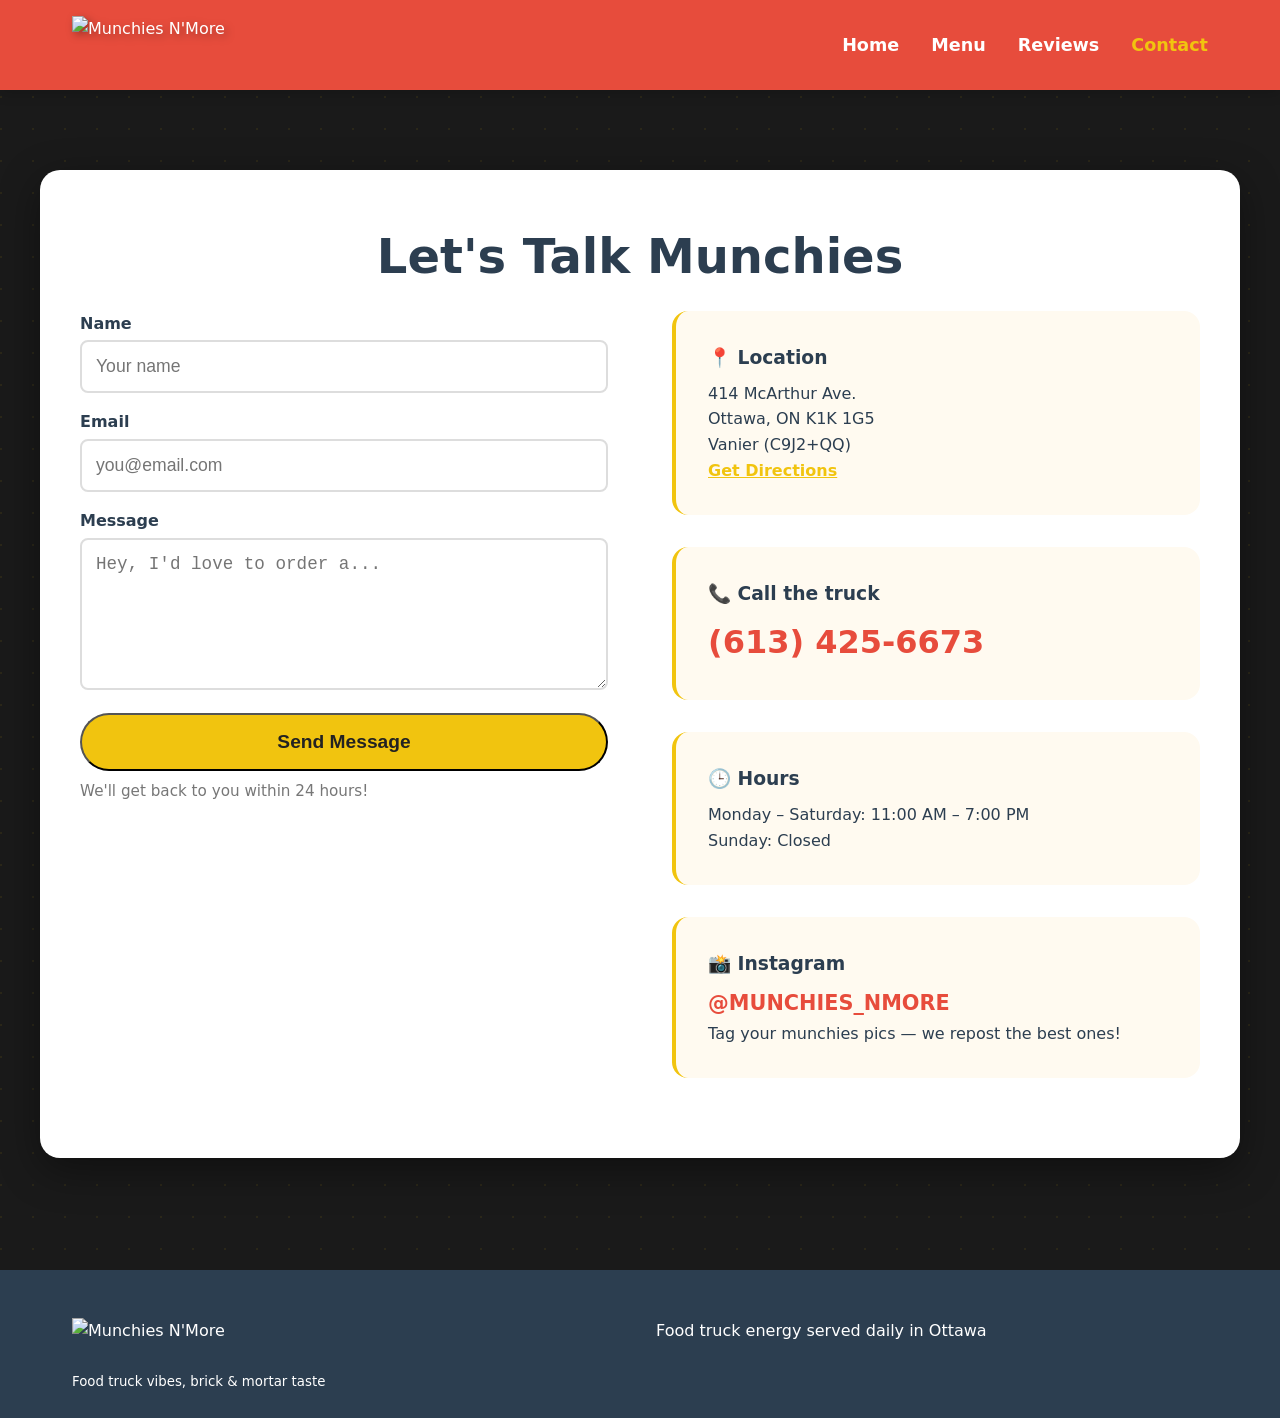
==== contact.html @ 979051f3 "Add files via upload" ====
<!DOCTYPE html>
<html lang="en">
<head>
    <meta charset="UTF-8">
    <meta name="viewport" content="width=device-width, initial-scale=1.0">
    <title>Contact | Munchies N'More</title>
    <link rel="stylesheet" href="style.css">
    <link rel="icon" href="logo.png">
</head>
<body>
    <!-- NAVBAR -->
    <nav class="navbar">
        <div class="nav-container">
            <div class="logo">
                <img src="logo.png" alt="Munchies N'More" class="logo-img">
            </div>
            <ul class="nav-links">
                <li><a href="index.html">Home</a></li>
                <li><a href="menu.html">Menu</a></li>
                <li><a href="reviews.html">Reviews</a></li>
                <li><a href="contact.html" class="active">Contact</a></li>
            </ul>
            <button class="hamburger" aria-label="Toggle menu">☰</button>
        </div>
    </nav>

    <main class="contact-page">
        <div class="container">
            <h1 class="page-title">Let's Talk Munchies</h1>
            
            <div class="contact-grid">
                <div class="contact-form">
                    <form action="#" method="POST">
                        <label>Name</label>
                        <input type="text" placeholder="Your name" required>
                        
                        <label>Email</label>
                        <input type="email" placeholder="you@email.com" required>
                        
                        <label>Message</label>
                        <textarea placeholder="Hey, I'd love to order a..." rows="6" required></textarea>
                        
                        <button type="submit" class="btn btn-primary full-width">Send Message</button>
                    </form>
                    <p class="form-note">We'll get back to you within 24 hours!</p>
                </div>
                
                <div class="contact-info">
                    <div class="info-block">
                        <h3>📍 Location</h3>
                        <p>414 McArthur Ave.<br>Ottawa, ON K1K 1G5<br>Vanier (C9J2+QQ)</p>
                        <a href="https://maps.google.com/?q=414+McArthur+Ave,+Ottawa,+ON+K1K+1G5" target="_blank" class="map-link">Get Directions</a>
                    </div>
                    
                    <div class="info-block">
                        <h3>📞 Call the truck</h3>
                        <a href="tel:6134256673" class="phone-big">(613) 425-6673</a>
                    </div>
                    
                    <div class="info-block">
                        <h3>🕒 Hours</h3>
                        <p>Monday – Saturday: 11:00 AM – 7:00 PM<br>Sunday: Closed</p>
                    </div>
                    
                    <div class="info-block">
                        <h3>📸 Instagram</h3>
                        <a href="https://instagram.com/munchies_nmore" target="_blank" class="ig-link">@MUNCHIES_NMORE</a>
                        <p>Tag your munchies pics — we repost the best ones!</p>
                    </div>
                </div>
            </div>
        </div>
    </main>

    <footer>
        <div class="container">
            <div class="footer-grid">
                <div class="footer-logo">
                    <img src="logo.png" alt="Munchies N'More" class="footer-logo-img">
                    <p><small>Food truck vibes, brick & mortar taste</small></p>
                </div>
                <div>Food truck energy served daily in Ottawa</div>
            </div>
        </div>
    </footer>

    <script>
        document.querySelector('.hamburger').addEventListener('click', () => {
            document.querySelector('.nav-links').classList.toggle('show');
        });
    </script>
</body>
</html>
---- style.css ----
/* style.css - Food Truck Theme (complete & error-free) */
:root {
    --primary: #e74c3c;
    --accent: #f1c40f;
    --dark: #2c3e50;
    --light: #f9f9f9;
}

* {
    margin: 0;
    padding: 0;
    box-sizing: border-box;
}

body {
    font-family: 'Segoe UI', system-ui, sans-serif;
    line-height: 1.6;
    color: var(--dark);
    /* === GLOBAL BACKGROUND === */
    background-color: #1a1a1a;
    background-image:
        radial-gradient(circle at 1px 1px, rgba(241,196,15,0.08) 1px, transparent 0);
    background-size: 32px 32px;
}

/* NAVBAR */
.navbar {
    background: var(--primary);
    color: white;
    position: sticky;
    top: 0;
    z-index: 100;
    box-shadow: 0 4px 12px rgba(0,0,0,0.15);
}

.nav-container {
    max-width: 1200px;
    margin: 0 auto;
    padding: 1rem 2rem;
    display: flex;
    align-items: center;
    justify-content: space-between;
}

.logo {
    display: flex;
    align-items: center;
}

.logo-img {
    height: 58px;
    width: auto;
    filter: drop-shadow(3px 3px 4px rgba(0,0,0,0.3));
    animation: chase 2.5s infinite ease-in-out;
}

.nav-links {
    display: flex;
    list-style: none;
    gap: 2rem;
}

.nav-links a {
    color: white;
    text-decoration: none;
    font-weight: 600;
    font-size: 1.1rem;
    transition: all 0.3s;
}

.nav-links a:hover,
.nav-links a.active {
    color: var(--accent);
    transform: scale(1.05);
}

.hamburger {
    display: none;
    background: none;
    border: none;
    font-size: 2rem;
    color: white;
    cursor: pointer;
}

/* HERO */
.hero {
    background: linear-gradient(rgba(0,0,0,0.65), rgba(0,0,0,0.65)), url('https://th.bing.com/th/id/OIP.db0YLpMoBGH693V7o-TaFAHaFj?w=243&h=182&c=7&r=0&o=5&dpr=1.1&pid=1.7') center/cover no-repeat;
    height: 85vh;
    min-height: 600px;
    display: flex;
    align-items: center;
    position: relative;
    overflow: hidden;
}

.hero-overlay {
    max-width: 1200px;
    margin: 0 auto;
    padding: 0 2rem;
    width: 100%;
}

.hero-content {
    max-width: 680px;
}

.badge {
    display: inline-block;
    background: var(--accent);
    color: #222;
    padding: 6px 16px;
    border-radius: 50px;
    font-weight: 700;
    font-size: 1.1rem;
    margin-bottom: 1rem;
}

.hero-title {
    font-size: 4.5rem;
    line-height: 1.1;
    color: white;
    font-weight: 900;
    text-shadow: 3px 3px 0 #000;
}

.hero-subtitle {
    font-size: 2rem;
    color: var(--accent);
    margin: 1rem 0;
    font-weight: 700;
}

.hero-tagline {
    font-size: 1.4rem;
    color: white;
    margin-bottom: 2rem;
}

.hero-buttons {
    display: flex;
    gap: 1rem;
    flex-wrap: wrap;
}

.btn {
    padding: 16px 32px;
    border-radius: 50px;
    text-decoration: none;
    font-weight: 700;
    font-size: 1.2rem;
    display: inline-block;
    transition: all 0.3s;
}

.btn-primary {
    background: var(--accent);
    color: #222;
}

.btn-primary:hover {
    transform: translateY(-4px);
    box-shadow: 0 10px 20px rgba(241, 196, 15, 0.4);
}

.btn-secondary {
    background: transparent;
    color: white;
    border: 3px solid white;
}

.btn-secondary:hover {
    background: white;
    color: var(--primary);
}

.trust-bar {
    margin-top: 3rem;
    display: flex;
    gap: 2rem;
    color: white;
    font-size: 1.1rem;
    flex-wrap: wrap;
}

/* Logo chase animation */
@keyframes chase {
    0%, 100% { transform: translateY(0) rotate(0deg); }
    25%  { transform: translateY(-4px) rotate(3deg); }
    50%  { transform: translateY(2px) rotate(-3deg); }
    75%  { transform: translateY(-3px) rotate(2deg); }
}

/* Sections */
.container {
    max-width: 1200px;
    margin: 0 auto;
    padding: 0 2rem;
}

.section-title {
    text-align: center;
    font-size: 2.8rem;
    margin: 3rem 0 2rem;
    color: var(--dark);
    position: relative;
}

.section-title:after {
    content: '';
    width: 80px;
    height: 4px;
    background: var(--primary);
    display: block;
    margin: 12px auto;
    border-radius: 2px;
}

/* About */
.about {
    padding: 4rem 0;
    background: white;
}

.about-grid {
    display: grid;
    grid-template-columns: 1fr 1fr;
    gap: 4rem;
    align-items: center;
}

.about-image .image-placeholder {
    background: linear-gradient(135deg, #e74c3c, #f1c40f);
    color: white;
    border-radius: 20px;
    padding: 3rem;
    text-align: center;
    font-size: 4rem;
    box-shadow: 10px 10px 0 #222;
}

/* Featured */
.featured {
    padding: 4rem 0;
    background: rgba(255,250,240,0.06);
}

.featured .section-title {
    color: #f1c40f;
}

.featured .section-title:after {
    background: var(--accent);
}

.featured-grid {
    display: grid;
    grid-template-columns: repeat(auto-fit, minmax(260px, 1fr));
    gap: 2rem;
}

.food-card {
    background: white;
    border-radius: 16px;
    overflow: hidden;
    box-shadow: 0 8px 25px rgba(0,0,0,0.25);
    text-align: center;
    transition: transform 0.3s;
}

.food-card:hover {
    transform: translateY(-8px);
}

.card-image {
    width: 100%;
    height: 180px;
    overflow: hidden;
    background: #fffaf0;
    display: flex;
    align-items: center;
    justify-content: center;
    font-size: 4.5rem;
}

.card-image img {
    width: 100%;
    height: 100%;
    object-fit: cover;
    display: block;
    transition: transform 0.3s ease;
}

.food-card:hover .card-image img {
    transform: scale(1.05);
}

.card-img-fallback {
    display: none;
    width: 100%;
    height: 100%;
    align-items: center;
    justify-content: center;
    font-size: 4rem;
    background: #fffaf0;
}

.food-card h3 {
    font-size: 1.5rem;
    margin: 0.75rem 0 8px;
    padding: 0 1rem;
}

.price {
    color: var(--primary);
    font-weight: 700;
    font-size: 1.3rem;
}

.combo {
    font-size: 0.95rem;
    color: #666;
}

.desc {
    padding: 0 1.5rem 1rem;
    color: #555;
}

.card-btn {
    display: block;
    padding: 12px;
    background: var(--primary);
    color: white;
    text-decoration: none;
    font-weight: 600;
    transition: background 0.2s;
}

.card-btn:hover {
    background: #c0392b;
}

/* Location teaser */
.location-teaser {
    padding: 3rem 0;
    background: var(--dark);
    color: white;
}

.location-grid {
    display: grid;
    grid-template-columns: repeat(auto-fit, minmax(280px, 1fr));
    gap: 2rem;
    text-align: center;
}

.map-link {
    color: var(--accent);
    text-decoration: underline;
    font-weight: 600;
}

/* =============================================
   PAGE WRAPPER — gives all inner pages a white
   "card" on top of the dark dotted background
   ============================================= */
.menu-page,
.reviews-page,
.contact-page {
    padding: 3rem 0 5rem;
}

.menu-page .container,
.reviews-page .container,
.contact-page .container {
    background: white;
    border-radius: 20px;
    padding: 3rem 2.5rem;
    margin-top: 2rem;
    margin-bottom: 2rem;
    box-shadow: 0 12px 40px rgba(0,0,0,0.4);
}

.page-title {
    text-align: center;
    font-size: 3rem;
    margin-bottom: 1rem;
    color: var(--dark);
}

.menu-note {
    text-align: center;
    background: #fffaf0;
    padding: 1rem;
    border-radius: 50px;
    margin-bottom: 2rem;
    font-weight: 600;
}

.menu-section {
    margin-bottom: 3rem;
}

.menu-section h2 {
    font-size: 2rem;
    border-bottom: 4px solid var(--primary);
    padding-bottom: 12px;
    margin-bottom: 1.5rem;
}

.menu-grid {
    display: grid;
    grid-template-columns: repeat(auto-fit, minmax(320px, 1fr));
    gap: 1rem;
}

.three-col {
    grid-template-columns: repeat(auto-fit, minmax(250px, 1fr));
}

.menu-item {
    background: var(--light);
    padding: 1rem 1.5rem;
    border-radius: 12px;
    display: flex;
    justify-content: space-between;
    align-items: center;
    box-shadow: 0 4px 12px rgba(0,0,0,0.08);
    font-size: 1.15rem;
}

.menu-row {
    display: flex;
    gap: 2rem;
    flex-wrap: wrap;
}

.menu-col {
    flex: 1;
    min-width: 280px;
}

/* Reviews */
.rating-header {
    text-align: center;
    margin-bottom: 3rem;
}

.rating-header h1 {
    font-size: 3.5rem;
    margin-bottom: .5rem;
}

.review-grid {
    display: grid;
    grid-template-columns: repeat(auto-fit, minmax(320px, 1fr));
    gap: 2rem;
}

.review-card {
    background: var(--light);
    padding: 2rem;
    border-radius: 16px;
    box-shadow: 0 8px 25px rgba(0,0,0,0.08);
    border-left: 4px solid var(--primary);
}

.stars {
    color: #f1c40f;
    font-size: 1.8rem;
    margin-bottom: 1rem;
}

.review-text {
    font-size: 1.2rem;
    margin-bottom: 1.5rem;
    font-style: italic;
}

.review-author {
    color: var(--primary);
    font-weight: 600;
}

.google-cta {
    text-align: center;
    margin-top: 3rem;
}

.google-cta p {
    font-size: 1.2rem;
    margin-bottom: 1rem;
    color: #555;
}

/* Contact */
.contact-grid {
    display: grid;
    grid-template-columns: 1fr 1fr;
    gap: 4rem;
}

.contact-form label {
    display: block;
    font-weight: 600;
    margin-bottom: 4px;
    color: var(--dark);
}

.contact-form input,
.contact-form textarea {
    width: 100%;
    padding: 14px;
    margin-bottom: 1rem;
    border: 2px solid #ddd;
    border-radius: 8px;
    font-size: 1.1rem;
    transition: border-color 0.2s;
}

.contact-form input:focus,
.contact-form textarea:focus {
    outline: none;
    border-color: var(--primary);
}

.full-width {
    width: 100%;
}

.form-note {
    margin-top: 0.5rem;
    color: #777;
    font-size: 0.95rem;
}

.contact-info .info-block {
    background: #fffaf0;
    padding: 2rem;
    border-radius: 16px;
    margin-bottom: 2rem;
    border-left: 4px solid var(--accent);
}

.contact-info .info-block h3 {
    margin-bottom: 0.5rem;
}

.phone-big {
    font-size: 2rem;
    font-weight: 800;
    color: var(--primary);
    text-decoration: none;
}

.ig-link {
    font-size: 1.3rem;
    font-weight: 700;
    color: var(--primary);
    text-decoration: none;
}

/* Footer */
footer {
    background: var(--dark);
    color: white;
    padding: 3rem 0 1.5rem;
}

.footer-grid {
    display: grid;
    grid-template-columns: repeat(auto-fit, minmax(250px, 1fr));
    gap: 2rem;
}

.footer-logo-img {
    height: 42px;
    width: auto;
    display: block;
    margin-bottom: 8px;
}

footer a {
    color: var(--accent);
    text-decoration: none;
}

footer a:hover {
    text-decoration: underline;
}

.phone {
    margin-top: 0.5rem;
}

.phone a {
    color: var(--accent);
    text-decoration: none;
    font-weight: 600;
}

/* Responsive */
@media (max-width: 768px) {
    .nav-links {
        position: absolute;
        top: 100%;
        left: 0;
        right: 0;
        background: var(--primary);
        flex-direction: column;
        padding: 1rem;
        display: none;
    }

    .nav-links.show {
        display: flex;
    }

    .hamburger {
        display: block;
    }

    .hero-title {
        font-size: 3rem;
    }

    .about-grid,
    .contact-grid {
        grid-template-columns: 1fr;
    }

    .featured-grid {
        grid-template-columns: 1fr 1fr;
    }

    .menu-row {
        flex-direction: column;
    }

    .menu-page .container,
    .reviews-page .container,
    .contact-page .container {
        padding: 2rem 1.25rem;
        border-radius: 12px;
    }
}

@media (max-width: 480px) {
    .featured-grid {
        grid-template-columns: 1fr;
    }

    .rating-header h1 {
        font-size: 2.2rem;
    }
}
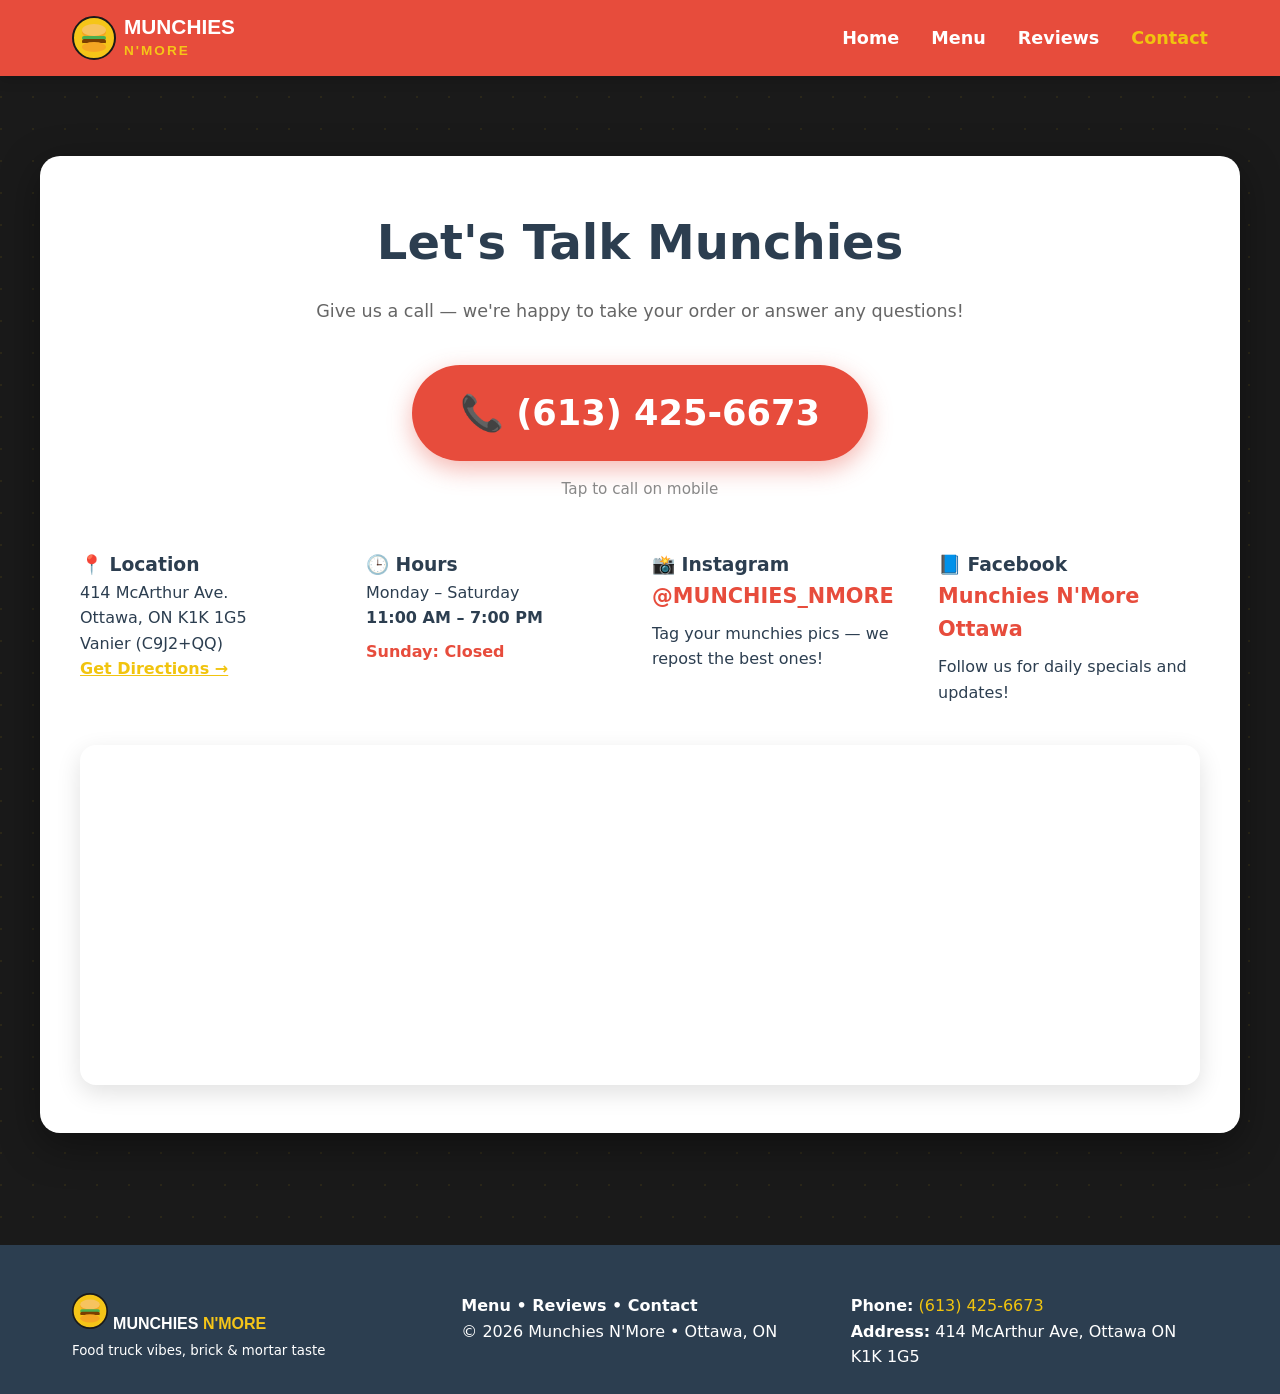
==== commit 038cb036: "Revamp contact.html with new layout and features Updated contact page layout and styles, added call " ====
--- a/contact.html
+++ b/contact.html
@@ -5,14 +5,32 @@
     <meta name="viewport" content="width=device-width, initial-scale=1.0">
     <title>Contact | Munchies N'More</title>
     <link rel="stylesheet" href="style.css">
-    <link rel="icon" href="logo.png">
+    <link rel="icon" href="logo.svg">
+    <style>
+        .contact-info-grid {
+            display: grid;
+            grid-template-columns: repeat(auto-fit, minmax(220px, 1fr));
+            gap: 1.5rem;
+            margin-top: 1rem;
+        }
+    </style>
 </head>
 <body>
-    <!-- NAVBAR -->
     <nav class="navbar">
         <div class="nav-container">
             <div class="logo">
-                <img src="logo.png" alt="Munchies N'More" class="logo-img">
+                <a href="index.html" style="text-decoration:none; display:flex; align-items:center; gap:0.5rem;">
+                <svg width="44" height="44" viewBox="0 0 44 44" xmlns="http://www.w3.org/2000/svg">
+                  <circle cx="22" cy="22" r="21" fill="#f5c518" stroke="#1a1a1a" stroke-width="2"/>
+                  <ellipse cx="22" cy="16" rx="12" ry="7" fill="#f5a623"/>
+                  <ellipse cx="22" cy="14" rx="12" ry="6" fill="#f7c35f"/>
+                  <rect x="10" y="20" width="24" height="4" rx="2" fill="#4caf50"/>
+                  <rect x="10" y="23" width="24" height="5" rx="2.5" fill="#7b3f00"/>
+                  <rect x="10" y="27" width="24" height="3" rx="1" fill="#f5c518"/>
+                  <ellipse cx="22" cy="31" rx="12" ry="5" fill="#f5a623"/>
+                </svg>
+                <span style="font-family: Arial Black, Arial, sans-serif; font-weight:900; font-size:1.3rem; color:white; line-height:1;">MUNCHIES<br><span style="color:#f5c518; font-size:0.85rem; letter-spacing:2px;">N'MORE</span></span>
+                </a>
             </div>
             <ul class="nav-links">
                 <li><a href="index.html">Home</a></li>
@@ -27,48 +45,69 @@
     <main class="contact-page">
         <div class="container">
             <h1 class="page-title">Let's Talk Munchies</h1>
-            
-            <div class="contact-grid">
-                <div class="contact-form">
-                    <form action="#" method="POST">
-                        <label>Name</label>
-                        <input type="text" placeholder="Your name" required>
-                        
-                        <label>Email</label>
-                        <input type="email" placeholder="you@email.com" required>
-                        
-                        <label>Message</label>
-                        <textarea placeholder="Hey, I'd love to order a..." rows="6" required></textarea>
-                        
-                        <button type="submit" class="btn btn-primary full-width">Send Message</button>
-                    </form>
-                    <p class="form-note">We'll get back to you within 24 hours!</p>
+            <p style="text-align:center; color:#666; margin-bottom:2.5rem; font-size:1.1rem;">Give us a call — we're happy to take your order or answer any questions!</p>
+
+            <!-- BIG CALL BUTTON -->
+            <div style="text-align:center; margin-bottom:3rem;">
+                <a href="tel:6134256673" style="
+                    display: inline-flex;
+                    align-items: center;
+                    gap: 0.75rem;
+                    background: var(--primary);
+                    color: white;
+                    text-decoration: none;
+                    font-size: 2.2rem;
+                    font-weight: 900;
+                    padding: 1.25rem 3rem;
+                    border-radius: 999px;
+                    box-shadow: 0 8px 25px rgba(231,76,60,0.4);
+                    transition: transform 0.2s, box-shadow 0.2s;
+                ">
+                    📞 (613) 425-6673
+                </a>
+                <p style="margin-top:1rem; color:#888; font-size:0.95rem;">Tap to call on mobile</p>
+            </div>
+
+            <!-- INFO GRID -->
+            <div class="contact-info-grid">
+                <div class="info-block">
+                    <h3>📍 Location</h3>
+                    <p>414 McArthur Ave.<br>Ottawa, ON K1K 1G5<br>Vanier (C9J2+QQ)</p>
+                    <a href="https://maps.google.com/?q=414+McArthur+Ave,+Ottawa,+ON+K1K+1G5" target="_blank" class="map-link">Get Directions →</a>
                 </div>
-                
-                <div class="contact-info">
-                    <div class="info-block">
-                        <h3>📍 Location</h3>
-                        <p>414 McArthur Ave.<br>Ottawa, ON K1K 1G5<br>Vanier (C9J2+QQ)</p>
-                        <a href="https://maps.google.com/?q=414+McArthur+Ave,+Ottawa,+ON+K1K+1G5" target="_blank" class="map-link">Get Directions</a>
-                    </div>
-                    
-                    <div class="info-block">
-                        <h3>📞 Call the truck</h3>
-                        <a href="tel:6134256673" class="phone-big">(613) 425-6673</a>
-                    </div>
-                    
-                    <div class="info-block">
-                        <h3>🕒 Hours</h3>
-                        <p>Monday – Saturday: 11:00 AM – 7:00 PM<br>Sunday: Closed</p>
-                    </div>
-                    
-                    <div class="info-block">
-                        <h3>📸 Instagram</h3>
-                        <a href="https://instagram.com/munchies_nmore" target="_blank" class="ig-link">@MUNCHIES_NMORE</a>
-                        <p>Tag your munchies pics — we repost the best ones!</p>
-                    </div>
+
+                <div class="info-block">
+                    <h3>🕒 Hours</h3>
+                    <p>Monday – Saturday<br><strong>11:00 AM – 7:00 PM</strong></p>
+                    <p style="margin-top:0.5rem; color:#e74c3c; font-weight:600;">Sunday: Closed</p>
+                </div>
+
+                <div class="info-block">
+                    <h3>📸 Instagram</h3>
+                    <a href="https://instagram.com/munchies_nmore" target="_blank" class="ig-link">@MUNCHIES_NMORE</a>
+                    <p style="margin-top:0.5rem;">Tag your munchies pics — we repost the best ones!</p>
+                </div>
+
+                <div class="info-block">
+                    <h3>📘 Facebook</h3>
+                    <a href="https://www.facebook.com/munchiesnmoreottawa/" target="_blank" class="ig-link">Munchies N'More Ottawa</a>
+                    <p style="margin-top:0.5rem;">Follow us for daily specials and updates!</p>
                 </div>
             </div>
+
+            <!-- GOOGLE MAP EMBED -->
+            <div style="margin-top:2.5rem; border-radius:16px; overflow:hidden; box-shadow:0 8px 25px rgba(0,0,0,0.12);">
+                <iframe
+                    src="https://www.google.com/maps/embed?pb=!1m18!1m12!1m3!1d2800.123!2d-75.6462!3d45.4355!2m3!1f0!2f0!3f0!3m2!1i1024!2i768!4f13.1!3m3!1m2!1s0x4cce04b3f4a0a1a1%3A0x0!2s414+McArthur+Ave%2C+Ottawa%2C+ON+K1K+1G5!5e0!3m2!1sen!2sca!4v1"
+                    width="100%"
+                    height="340"
+                    style="border:0; display:block;"
+                    allowfullscreen=""
+                    loading="lazy"
+                    referrerpolicy="no-referrer-when-downgrade">
+                </iframe>
+            </div>
+
         </div>
     </main>
 
@@ -76,10 +115,26 @@
         <div class="container">
             <div class="footer-grid">
                 <div class="footer-logo">
-                    <img src="logo.png" alt="Munchies N'More" class="footer-logo-img">
-                    <p><small>Food truck vibes, brick & mortar taste</small></p>
+                <svg width="36" height="36" viewBox="0 0 44 44" xmlns="http://www.w3.org/2000/svg">
+                  <circle cx="22" cy="22" r="21" fill="#f5c518" stroke="#1a1a1a" stroke-width="2"/>
+                  <ellipse cx="22" cy="16" rx="12" ry="7" fill="#f5a623"/>
+                  <ellipse cx="22" cy="14" rx="12" ry="6" fill="#f7c35f"/>
+                  <rect x="10" y="20" width="24" height="4" rx="2" fill="#4caf50"/>
+                  <rect x="10" y="23" width="24" height="5" rx="2.5" fill="#7b3f00"/>
+                  <rect x="10" y="27" width="24" height="3" rx="1" fill="#f5c518"/>
+                  <ellipse cx="22" cy="31" rx="12" ry="5" fill="#f5a623"/>
+                </svg>
+                <span style="font-family: Arial Black, Arial, sans-serif; font-weight:900; font-size:1rem; color:white;">MUNCHIES <span style="color:#f5c518;">N'MORE</span></span>
+                <p><small>Food truck vibes, brick &amp; mortar taste</small></p>
                 </div>
-                <div>Food truck energy served daily in Ottawa</div>
+                <div>
+                    <strong>Menu • Reviews • Contact</strong>
+                    <p>© 2026 Munchies N'More • Ottawa, ON</p>
+                </div>
+                <div>
+                    <p><strong>Phone:</strong> <a href="tel:6134256673">(613) 425-6673</a></p>
+                    <p><strong>Address:</strong> 414 McArthur Ave, Ottawa ON K1K 1G5</p>
+                </div>
             </div>
         </div>
     </footer>
@@ -90,4 +145,4 @@
         });
     </script>
 </body>
-</html>+</html>
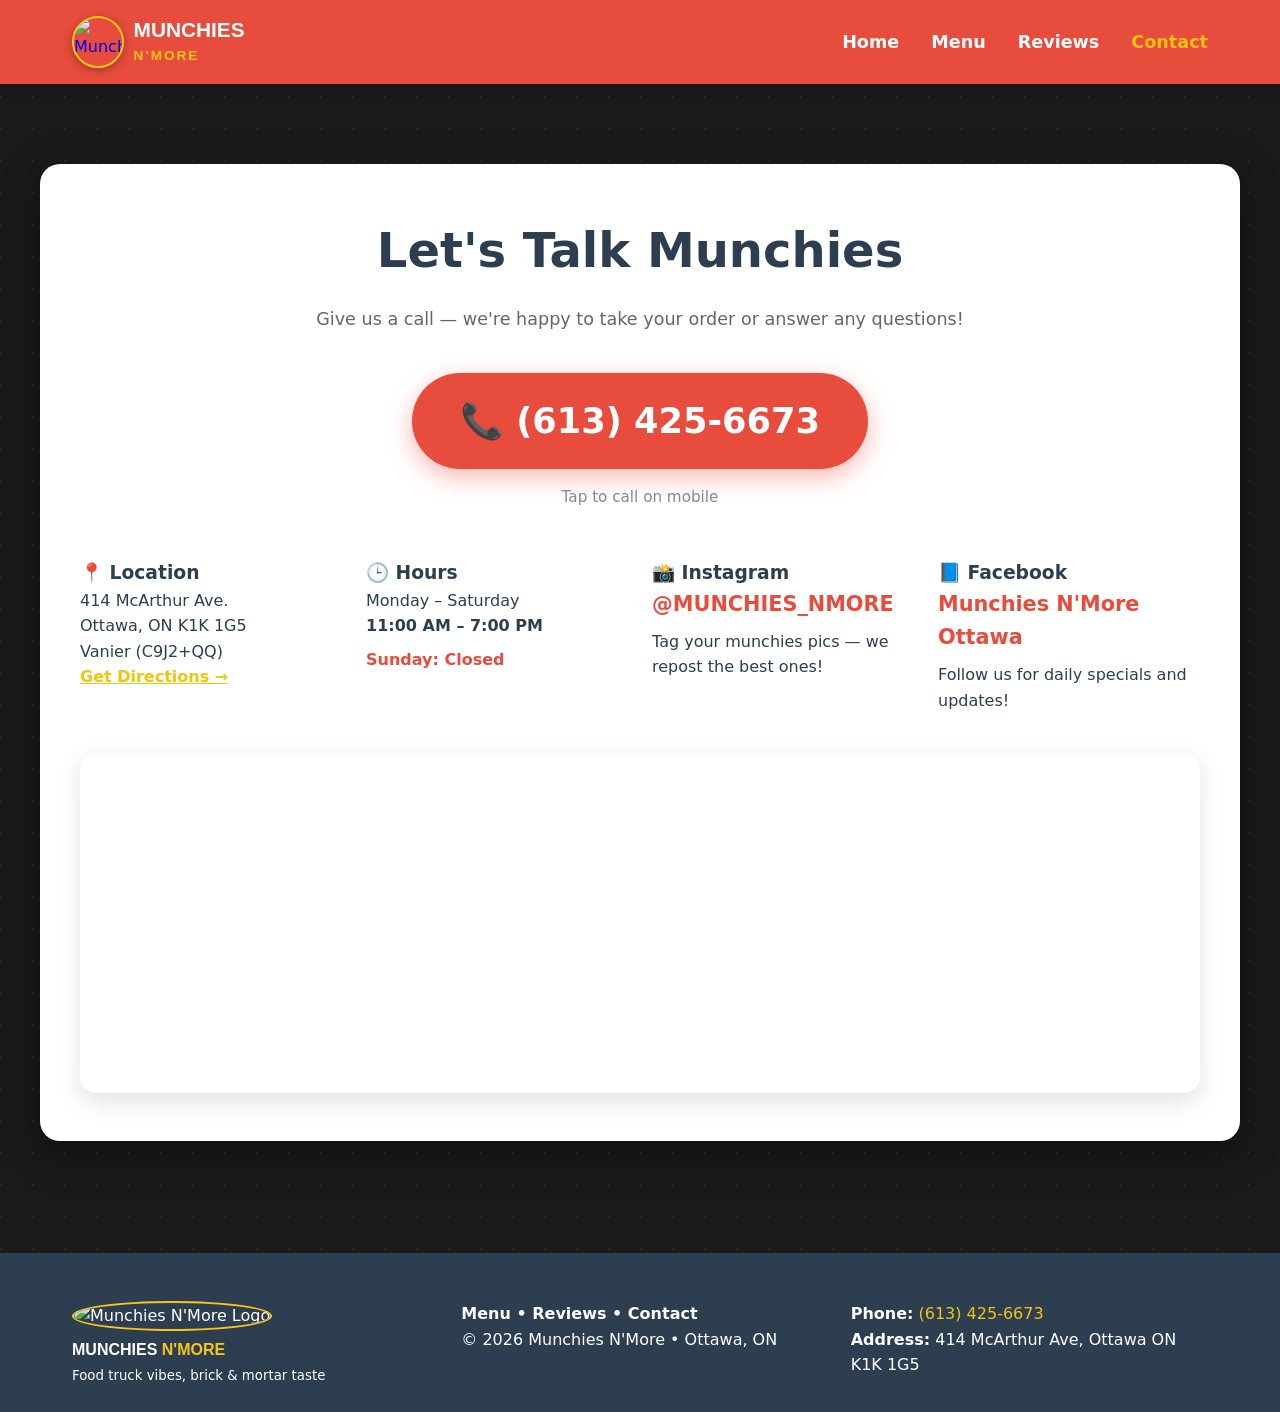
==== commit c0c2463b: "Update contact.html with logo and style changes" ====
--- a/contact.html
+++ b/contact.html
@@ -19,18 +19,10 @@
     <nav class="navbar">
         <div class="nav-container">
             <div class="logo">
-                <a href="index.html" style="text-decoration:none; display:flex; align-items:center; gap:0.5rem;">
-                <svg width="44" height="44" viewBox="0 0 44 44" xmlns="http://www.w3.org/2000/svg">
-                  <circle cx="22" cy="22" r="21" fill="#f5c518" stroke="#1a1a1a" stroke-width="2"/>
-                  <ellipse cx="22" cy="16" rx="12" ry="7" fill="#f5a623"/>
-                  <ellipse cx="22" cy="14" rx="12" ry="6" fill="#f7c35f"/>
-                  <rect x="10" y="20" width="24" height="4" rx="2" fill="#4caf50"/>
-                  <rect x="10" y="23" width="24" height="5" rx="2.5" fill="#7b3f00"/>
-                  <rect x="10" y="27" width="24" height="3" rx="1" fill="#f5c518"/>
-                  <ellipse cx="22" cy="31" rx="12" ry="5" fill="#f5a623"/>
-                </svg>
-                <span style="font-family: Arial Black, Arial, sans-serif; font-weight:900; font-size:1.3rem; color:white; line-height:1;">MUNCHIES<br><span style="color:#f5c518; font-size:0.85rem; letter-spacing:2px;">N'MORE</span></span>
-                </a>
+                <a href="index.html" style="text-decoration:none; display:flex; align-items:center; gap:0.6rem;">
+                <img src="https://scontent-yyz1-1.xx.fbcdn.net/v/t39.30808-6/224607607_108662754843283_6356012356001936074_n.jpg?_nc_cat=107&ccb=1-7&_nc_sid=1d70fc&_nc_ohc=utRl8--XpD4Q7kNvwF0H474&_nc_oc=Adrr51OPSTjb4a1eCCOS1hjnYd8Ft-JaPYgh7UfqGRvW7ALfFsPYzkct6wA8mWlSCJM&_nc_zt=23&_nc_ht=scontent-yyz1-1.xx&_nc_gid=I9XsU6w-t4xVCJtu1SG1Ow&_nc_ss=7b2a8&oh=00_Af27Eh2ZL6cRy-Em3QiBVd-zZ75hFidklIJXATUf0zsYkg&oe=69F93029" alt="Munchies N'More Logo" style="height:52px; width:52px; border-radius:50%; object-fit:cover; border:2px solid #f5c518; box-shadow:0 2px 8px rgba(0,0,0,0.3);">
+                <span style="font-family: Arial Black, Arial, sans-serif; font-weight:900; font-size:1.3rem; color:white; line-height:1.1;">MUNCHIES<br><span style="color:#f5c518; font-size:0.85rem; letter-spacing:2px;">N'MORE</span></span>
+            </a>
             </div>
             <ul class="nav-links">
                 <li><a href="index.html">Home</a></li>
@@ -115,18 +107,10 @@
         <div class="container">
             <div class="footer-grid">
                 <div class="footer-logo">
-                <svg width="36" height="36" viewBox="0 0 44 44" xmlns="http://www.w3.org/2000/svg">
-                  <circle cx="22" cy="22" r="21" fill="#f5c518" stroke="#1a1a1a" stroke-width="2"/>
-                  <ellipse cx="22" cy="16" rx="12" ry="7" fill="#f5a623"/>
-                  <ellipse cx="22" cy="14" rx="12" ry="6" fill="#f7c35f"/>
-                  <rect x="10" y="20" width="24" height="4" rx="2" fill="#4caf50"/>
-                  <rect x="10" y="23" width="24" height="5" rx="2.5" fill="#7b3f00"/>
-                  <rect x="10" y="27" width="24" height="3" rx="1" fill="#f5c518"/>
-                  <ellipse cx="22" cy="31" rx="12" ry="5" fill="#f5a623"/>
-                </svg>
-                <span style="font-family: Arial Black, Arial, sans-serif; font-weight:900; font-size:1rem; color:white;">MUNCHIES <span style="color:#f5c518;">N'MORE</span></span>
+                <img src="https://scontent-yyz1-1.xx.fbcdn.net/v/t39.30808-6/224607607_108662754843283_6356012356001936074_n.jpg?_nc_cat=107&ccb=1-7&_nc_sid=1d70fc&_nc_ohc=utRl8--XpD4Q7kNvwF0H474&_nc_oc=Adrr51OPSTjb4a1eCCOS1hjnYd8Ft-JaPYgh7UfqGRvW7ALfFsPYzkct6wA8mWlSCJM&_nc_zt=23&_nc_ht=scontent-yyz1-1.xx&_nc_gid=I9XsU6w-t4xVCJtu1SG1Ow&_nc_ss=7b2a8&oh=00_Af27Eh2ZL6cRy-Em3QiBVd-zZ75hFidklIJXATUf0zsYkg&oe=69F93029" alt="Munchies N'More Logo" style="height:48px; width:48px; border-radius:50%; object-fit:cover; border:2px solid #f5c518; margin-bottom:6px;">
+                <span style="font-family: Arial Black, Arial, sans-serif; font-weight:900; font-size:1rem; color:white; display:block;">MUNCHIES <span style="color:#f5c518;">N'MORE</span></span>
                 <p><small>Food truck vibes, brick &amp; mortar taste</small></p>
-                </div>
+            </div>
                 <div>
                     <strong>Menu • Reviews • Contact</strong>
                     <p>© 2026 Munchies N'More • Ottawa, ON</p>
--- a/style.css
+++ b/style.css
@@ -48,10 +48,14 @@
 }
 
 .logo-img {
-    height: 58px;
+    height: 52px;
     width: auto;
-    filter: drop-shadow(3px 3px 4px rgba(0,0,0,0.3));
     animation: chase 2.5s infinite ease-in-out;
+}
+
+.footer-logo-img {
+    height: 48px;
+    width: auto;
 }
 
 .nav-links {
@@ -85,7 +89,8 @@
 
 /* HERO */
 .hero {
-    background: linear-gradient(rgba(0,0,0,0.65), rgba(0,0,0,0.65)), url('https://th.bing.com/th/id/OIP.db0YLpMoBGH693V7o-TaFAHaFj?w=243&h=182&c=7&r=0&o=5&dpr=1.1&pid=1.7') center/cover no-repeat;
+    background: linear-gradient(rgba(0,0,0,0.55), rgba(0,0,0,0.55)), url('https://scontent-yyz1-1.xx.fbcdn.net/v/t39.30808-6/224607607_108662754843283_6356012356001936074_n.jpg?_nc_cat=107&ccb=1-7&_nc_sid=1d70fc&_nc_ohc=Hily1A-DY00Q7kNvwGX9gMa&_nc_oc=Ado31XWeKQ5xQrmm469w1oWZVnrcQ9wt78j0Na_Q7cXQ7OEkXeenjGp-ZRlIbgMROV0&_nc_zt=23&_nc_ht=scontent-yyz1-1.xx&_nc_gid=3mA0Yol5MWk182fHnAKb9Q&_nc_ss=7b2a8&oh=00_Af0ovRWcn3cXExfHH-5WP58B2vM67mn-AFnBbSB4fbTnnA&oe=69F84F29') center top/contain no-repeat;
+    background-color: #1a1a1a;
     height: 85vh;
     min-height: 600px;
     display: flex;
@@ -654,4 +659,142 @@
     .rating-header h1 {
         font-size: 2.2rem;
     }
-}+}
+/* =============================================
+   COMPREHENSIVE MOBILE & TABLET RESPONSIVE
+   ============================================= */
+
+/* TABLET (768px and below) */
+@media (max-width: 768px) {
+
+    /* Navbar */
+    .nav-container {
+        padding: 0.75rem 1rem;
+    }
+
+    .nav-links {
+        position: absolute;
+        top: 100%;
+        left: 0;
+        right: 0;
+        background: var(--primary);
+        flex-direction: column;
+        padding: 0.5rem 1rem 1rem;
+        display: none;
+        gap: 0;
+        z-index: 999;
+        box-shadow: 0 8px 20px rgba(0,0,0,0.3);
+    }
+
+    .nav-links li { border-bottom: 1px solid rgba(255,255,255,0.15); }
+    .nav-links li:last-child { border-bottom: none; }
+    .nav-links a { display: block; padding: 0.75rem 0; font-size: 1.1rem; }
+    .nav-links.show { display: flex; }
+    .hamburger { display: block; }
+
+    /* Hero */
+    .hero { height: auto; min-height: 520px; padding: 6rem 0 4rem; }
+    .hero-overlay { padding: 0 1.25rem; }
+    .hero-title { font-size: 2.8rem; }
+    .hero-subtitle { font-size: 1.4rem; }
+    .hero-tagline { font-size: 1.1rem; }
+    .hero-buttons { flex-direction: column; gap: 0.75rem; }
+    .hero-buttons .btn { text-align: center; width: 100%; max-width: 320px; }
+    .trust-bar { flex-direction: column; gap: 0.5rem; font-size: 0.95rem; }
+    .badge { font-size: 0.95rem; }
+
+    /* About */
+    .about-grid { grid-template-columns: 1fr; gap: 2rem; }
+    .about-image { display: none; }
+
+    /* Featured cards */
+    .featured-grid { grid-template-columns: 1fr 1fr; gap: 1rem; }
+    .food-card h3 { font-size: 1.1rem; }
+    .price { font-size: 1.1rem; }
+
+    /* Location teaser */
+    .location-grid { grid-template-columns: 1fr; gap: 1.5rem; text-align: left; }
+
+    /* Section titles */
+    .section-title { font-size: 2rem; margin: 2rem 0 1.5rem; }
+
+    /* Inner page containers */
+    .menu-page .container,
+    .reviews-page .container,
+    .contact-page .container {
+        padding: 1.75rem 1.25rem;
+        border-radius: 12px;
+        margin-top: 1rem;
+    }
+
+    /* Contact page */
+    .contact-grid { grid-template-columns: 1fr; gap: 2rem; }
+    .phone-big { font-size: 1.6rem; }
+    .page-title { font-size: 2.2rem; }
+
+    /* Reviews */
+    .rating-header h1 { font-size: 2rem; }
+    .review-grid { grid-template-columns: 1fr; }
+
+    /* Footer */
+    .footer-grid { grid-template-columns: 1fr; gap: 1rem; text-align: center; }
+
+    /* Buttons */
+    .btn { padding: 14px 24px; font-size: 1.05rem; }
+}
+
+/* MOBILE (480px and below) */
+@media (max-width: 480px) {
+
+    /* Navbar logo text size */
+    .logo span { font-size: 1.1rem !important; }
+
+    /* Hero */
+    .hero { min-height: 480px; }
+    .hero-title { font-size: 2.2rem; }
+    .hero-subtitle { font-size: 1.2rem; }
+    .hero-tagline { font-size: 0.95rem; }
+
+    /* Featured — single column on phones */
+    .featured-grid { grid-template-columns: 1fr; }
+
+    /* Menu filter buttons */
+    .filter-bar { gap: 0.4rem; }
+    .filter-btn { font-size: 0.85rem; padding: 0.35rem 0.9rem; }
+
+    /* Menu items stack better */
+    .menu-grid { grid-template-columns: 1fr; }
+    .size-grid { grid-template-columns: 1fr; }
+    .menu-item { flex-wrap: wrap; gap: 0.5rem; }
+    .menu-item-price { min-width: unset; }
+
+    /* Reviews */
+    .rating-header h1 { font-size: 1.7rem; }
+    .review-text { font-size: 1rem; }
+    .stars { font-size: 1.4rem; }
+
+    /* Contact form */
+    .contact-form input,
+    .contact-form textarea { font-size: 1rem; padding: 12px; }
+    .phone-big { font-size: 1.4rem; }
+
+    /* Sections */
+    .section-title { font-size: 1.7rem; }
+    .menu-page .container,
+    .reviews-page .container,
+    .contact-page .container { padding: 1.25rem 0.85rem; }
+
+    /* Inner page padding */
+    .menu-page, .reviews-page, .contact-page { padding: 1.5rem 0 3rem; }
+
+    /* Footer */
+    footer { padding: 2rem 0 1rem; }
+    .footer-grid { gap: 0.75rem; }
+}
+
+/* VERY SMALL SCREENS (360px and below) */
+@media (max-width: 360px) {
+    .hero-title { font-size: 1.9rem; }
+    .btn { padding: 12px 18px; font-size: 0.95rem; }
+    .filter-btn { font-size: 0.78rem; padding: 0.3rem 0.7rem; }
+}
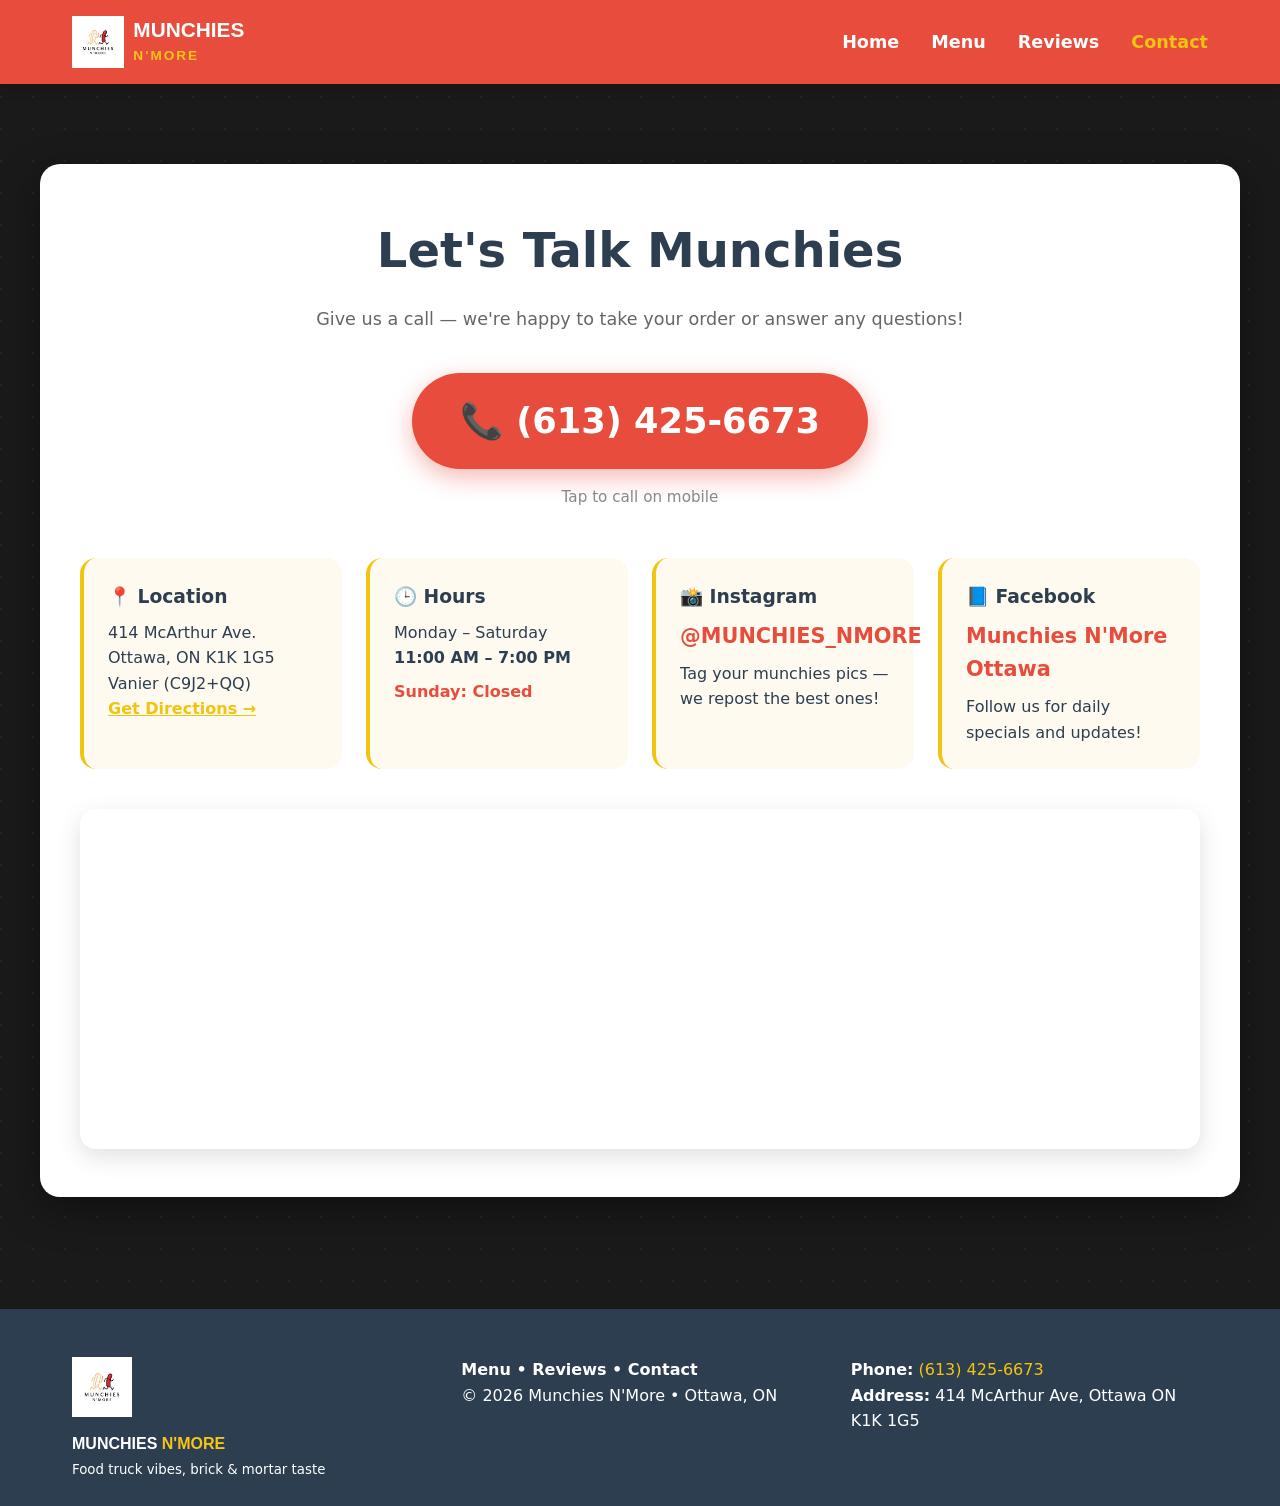
==== commit 2e9178a2: "Refactor contact.html with new styles and layout Updated the contact page layout and styles." ====
--- a/contact.html
+++ b/contact.html
@@ -13,6 +13,13 @@
             gap: 1.5rem;
             margin-top: 1rem;
         }
+        .info-block {
+            background: #fffaf0;
+            padding: 1.5rem;
+            border-radius: 16px;
+            border-left: 4px solid var(--accent);
+        }
+        .info-block h3 { margin-bottom: 0.5rem; }
     </style>
 </head>
 <body>
@@ -20,9 +27,9 @@
         <div class="nav-container">
             <div class="logo">
                 <a href="index.html" style="text-decoration:none; display:flex; align-items:center; gap:0.6rem;">
-                <img src="https://scontent-yyz1-1.xx.fbcdn.net/v/t39.30808-6/224607607_108662754843283_6356012356001936074_n.jpg?_nc_cat=107&ccb=1-7&_nc_sid=1d70fc&_nc_ohc=utRl8--XpD4Q7kNvwF0H474&_nc_oc=Adrr51OPSTjb4a1eCCOS1hjnYd8Ft-JaPYgh7UfqGRvW7ALfFsPYzkct6wA8mWlSCJM&_nc_zt=23&_nc_ht=scontent-yyz1-1.xx&_nc_gid=I9XsU6w-t4xVCJtu1SG1Ow&_nc_ss=7b2a8&oh=00_Af27Eh2ZL6cRy-Em3QiBVd-zZ75hFidklIJXATUf0zsYkg&oe=69F93029" alt="Munchies N'More Logo" style="height:52px; width:52px; border-radius:50%; object-fit:cover; border:2px solid #f5c518; box-shadow:0 2px 8px rgba(0,0,0,0.3);">
-                <span style="font-family: Arial Black, Arial, sans-serif; font-weight:900; font-size:1.3rem; color:white; line-height:1.1;">MUNCHIES<br><span style="color:#f5c518; font-size:0.85rem; letter-spacing:2px;">N'MORE</span></span>
-            </a>
+                    <img src="munchiesnmorepictures/Munchiesnmorelogo.jpg" alt="Munchies N'More Logo" style="height:52px; width:auto; object-fit:contain;">
+                    <span style="font-family: Arial Black, Arial, sans-serif; font-weight:900; font-size:1.3rem; color:white; line-height:1.1;">MUNCHIES<br><span style="color:#f5c518; font-size:0.85rem; letter-spacing:2px;">N'MORE</span></span>
+                </a>
             </div>
             <ul class="nav-links">
                 <li><a href="index.html">Home</a></li>
@@ -67,19 +74,16 @@
                     <p>414 McArthur Ave.<br>Ottawa, ON K1K 1G5<br>Vanier (C9J2+QQ)</p>
                     <a href="https://maps.google.com/?q=414+McArthur+Ave,+Ottawa,+ON+K1K+1G5" target="_blank" class="map-link">Get Directions →</a>
                 </div>
-
                 <div class="info-block">
                     <h3>🕒 Hours</h3>
                     <p>Monday – Saturday<br><strong>11:00 AM – 7:00 PM</strong></p>
                     <p style="margin-top:0.5rem; color:#e74c3c; font-weight:600;">Sunday: Closed</p>
                 </div>
-
                 <div class="info-block">
                     <h3>📸 Instagram</h3>
                     <a href="https://instagram.com/munchies_nmore" target="_blank" class="ig-link">@MUNCHIES_NMORE</a>
                     <p style="margin-top:0.5rem;">Tag your munchies pics — we repost the best ones!</p>
                 </div>
-
                 <div class="info-block">
                     <h3>📘 Facebook</h3>
                     <a href="https://www.facebook.com/munchiesnmoreottawa/" target="_blank" class="ig-link">Munchies N'More Ottawa</a>
@@ -99,7 +103,6 @@
                     referrerpolicy="no-referrer-when-downgrade">
                 </iframe>
             </div>
-
         </div>
     </main>
 
@@ -107,10 +110,10 @@
         <div class="container">
             <div class="footer-grid">
                 <div class="footer-logo">
-                <img src="https://scontent-yyz1-1.xx.fbcdn.net/v/t39.30808-6/224607607_108662754843283_6356012356001936074_n.jpg?_nc_cat=107&ccb=1-7&_nc_sid=1d70fc&_nc_ohc=utRl8--XpD4Q7kNvwF0H474&_nc_oc=Adrr51OPSTjb4a1eCCOS1hjnYd8Ft-JaPYgh7UfqGRvW7ALfFsPYzkct6wA8mWlSCJM&_nc_zt=23&_nc_ht=scontent-yyz1-1.xx&_nc_gid=I9XsU6w-t4xVCJtu1SG1Ow&_nc_ss=7b2a8&oh=00_Af27Eh2ZL6cRy-Em3QiBVd-zZ75hFidklIJXATUf0zsYkg&oe=69F93029" alt="Munchies N'More Logo" style="height:48px; width:48px; border-radius:50%; object-fit:cover; border:2px solid #f5c518; margin-bottom:6px;">
-                <span style="font-family: Arial Black, Arial, sans-serif; font-weight:900; font-size:1rem; color:white; display:block;">MUNCHIES <span style="color:#f5c518;">N'MORE</span></span>
-                <p><small>Food truck vibes, brick &amp; mortar taste</small></p>
-            </div>
+                    <img src="munchiesnmorepictures/Munchiesnmorelogo.jpg" alt="Munchies N'More Logo" style="height:60px; width:auto; object-fit:contain; margin-bottom:6px;">
+                    <span style="font-family: Arial Black, Arial, sans-serif; font-weight:900; font-size:1rem; color:white; display:block;">MUNCHIES <span style="color:#f5c518;">N'MORE</span></span>
+                    <p><small>Food truck vibes, brick &amp; mortar taste</small></p>
+                </div>
                 <div>
                     <strong>Menu • Reviews • Contact</strong>
                     <p>© 2026 Munchies N'More • Ottawa, ON</p>
--- a/style.css
+++ b/style.css
@@ -89,7 +89,7 @@
 
 /* HERO */
 .hero {
-    background: linear-gradient(rgba(0,0,0,0.55), rgba(0,0,0,0.55)), url('https://scontent-yyz1-1.xx.fbcdn.net/v/t39.30808-6/224607607_108662754843283_6356012356001936074_n.jpg?_nc_cat=107&ccb=1-7&_nc_sid=1d70fc&_nc_ohc=Hily1A-DY00Q7kNvwGX9gMa&_nc_oc=Ado31XWeKQ5xQrmm469w1oWZVnrcQ9wt78j0Na_Q7cXQ7OEkXeenjGp-ZRlIbgMROV0&_nc_zt=23&_nc_ht=scontent-yyz1-1.xx&_nc_gid=3mA0Yol5MWk182fHnAKb9Q&_nc_ss=7b2a8&oh=00_Af0ovRWcn3cXExfHH-5WP58B2vM67mn-AFnBbSB4fbTnnA&oe=69F84F29') center top/contain no-repeat;
+    background: linear-gradient(rgba(0,0,0,0.55), rgba(0,0,0,0.55)), url('munchiesnmorepictures/foodtruck.jpg') center center/cover no-repeat;
     background-color: #1a1a1a;
     height: 85vh;
     min-height: 600px;
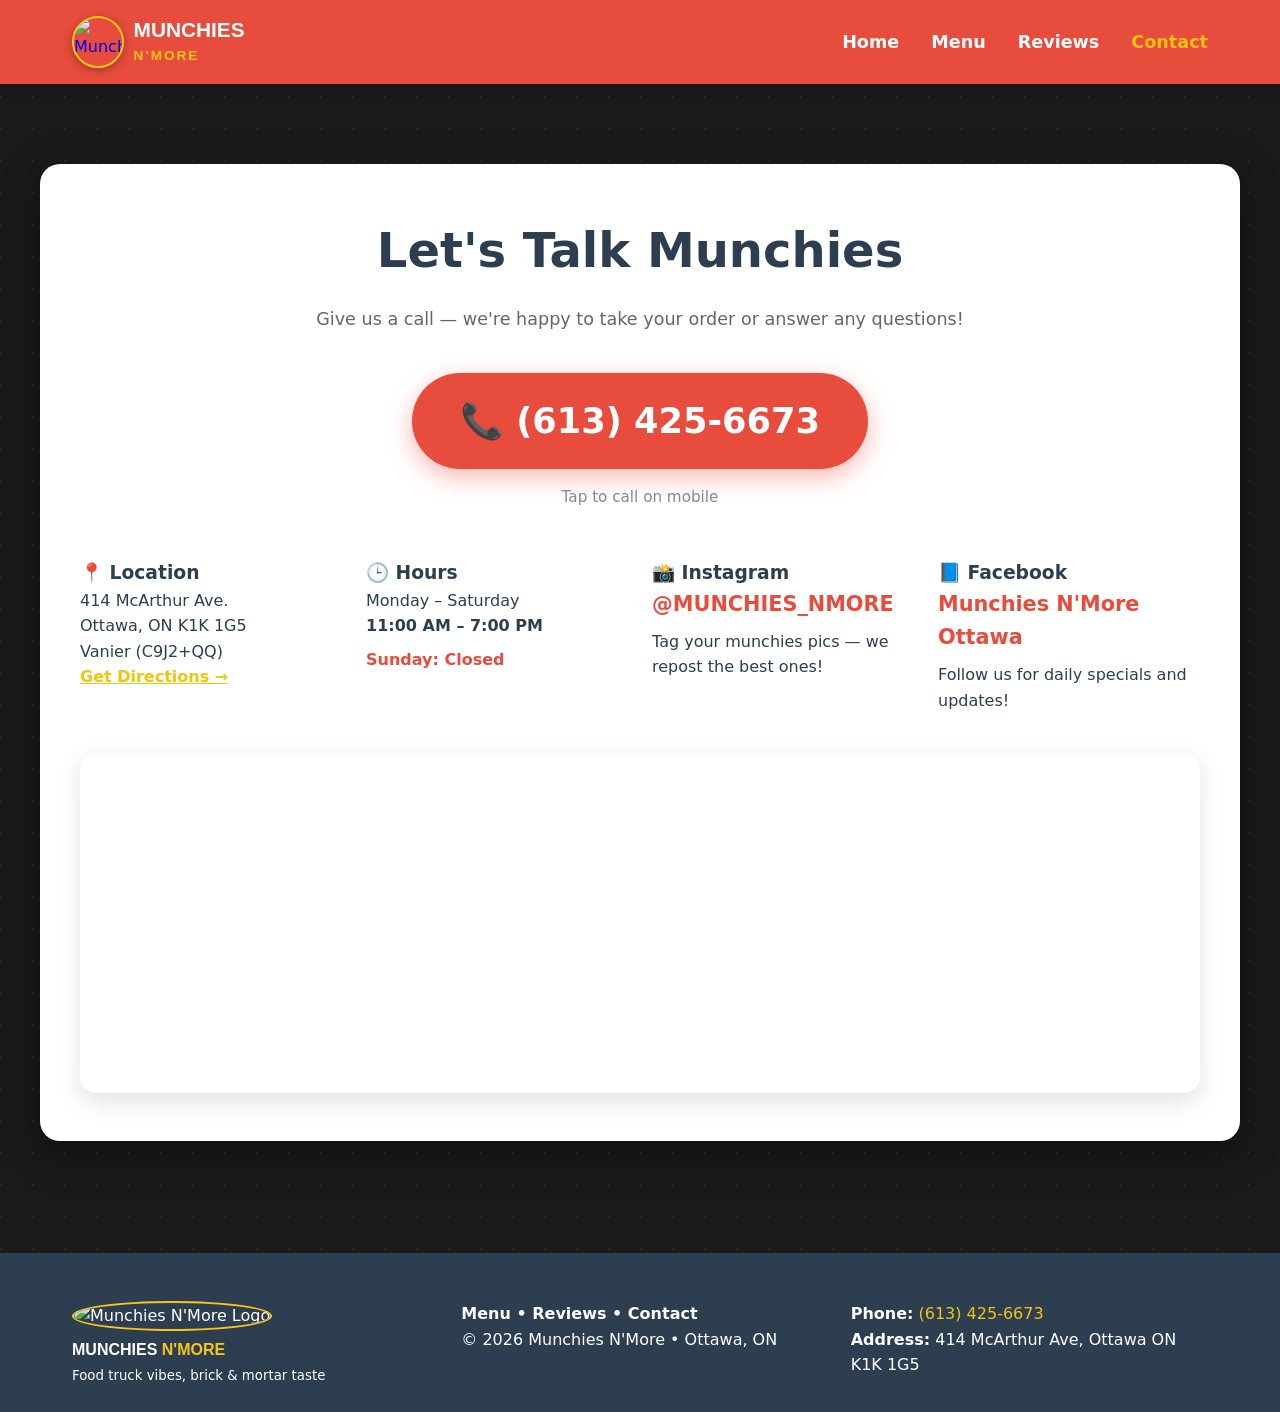
==== commit 405486e1: "Add files via upload" ====
--- a/contact.html
+++ b/contact.html
@@ -13,13 +13,6 @@
             gap: 1.5rem;
             margin-top: 1rem;
         }
-        .info-block {
-            background: #fffaf0;
-            padding: 1.5rem;
-            border-radius: 16px;
-            border-left: 4px solid var(--accent);
-        }
-        .info-block h3 { margin-bottom: 0.5rem; }
     </style>
 </head>
 <body>
@@ -27,9 +20,9 @@
         <div class="nav-container">
             <div class="logo">
                 <a href="index.html" style="text-decoration:none; display:flex; align-items:center; gap:0.6rem;">
-                    <img src="munchiesnmorepictures/Munchiesnmorelogo.jpg" alt="Munchies N'More Logo" style="height:52px; width:auto; object-fit:contain;">
-                    <span style="font-family: Arial Black, Arial, sans-serif; font-weight:900; font-size:1.3rem; color:white; line-height:1.1;">MUNCHIES<br><span style="color:#f5c518; font-size:0.85rem; letter-spacing:2px;">N'MORE</span></span>
-                </a>
+                <img src="https://scontent-yyz1-1.xx.fbcdn.net/v/t39.30808-6/224607607_108662754843283_6356012356001936074_n.jpg?_nc_cat=107&ccb=1-7&_nc_sid=1d70fc&_nc_ohc=utRl8--XpD4Q7kNvwF0H474&_nc_oc=Adrr51OPSTjb4a1eCCOS1hjnYd8Ft-JaPYgh7UfqGRvW7ALfFsPYzkct6wA8mWlSCJM&_nc_zt=23&_nc_ht=scontent-yyz1-1.xx&_nc_gid=I9XsU6w-t4xVCJtu1SG1Ow&_nc_ss=7b2a8&oh=00_Af27Eh2ZL6cRy-Em3QiBVd-zZ75hFidklIJXATUf0zsYkg&oe=69F93029" alt="Munchies N'More Logo" style="height:52px; width:52px; border-radius:50%; object-fit:cover; border:2px solid #f5c518; box-shadow:0 2px 8px rgba(0,0,0,0.3);">
+                <span style="font-family: Arial Black, Arial, sans-serif; font-weight:900; font-size:1.3rem; color:white; line-height:1.1;">MUNCHIES<br><span style="color:#f5c518; font-size:0.85rem; letter-spacing:2px;">N'MORE</span></span>
+            </a>
             </div>
             <ul class="nav-links">
                 <li><a href="index.html">Home</a></li>
@@ -74,16 +67,19 @@
                     <p>414 McArthur Ave.<br>Ottawa, ON K1K 1G5<br>Vanier (C9J2+QQ)</p>
                     <a href="https://maps.google.com/?q=414+McArthur+Ave,+Ottawa,+ON+K1K+1G5" target="_blank" class="map-link">Get Directions →</a>
                 </div>
+
                 <div class="info-block">
                     <h3>🕒 Hours</h3>
                     <p>Monday – Saturday<br><strong>11:00 AM – 7:00 PM</strong></p>
                     <p style="margin-top:0.5rem; color:#e74c3c; font-weight:600;">Sunday: Closed</p>
                 </div>
+
                 <div class="info-block">
                     <h3>📸 Instagram</h3>
                     <a href="https://instagram.com/munchies_nmore" target="_blank" class="ig-link">@MUNCHIES_NMORE</a>
                     <p style="margin-top:0.5rem;">Tag your munchies pics — we repost the best ones!</p>
                 </div>
+
                 <div class="info-block">
                     <h3>📘 Facebook</h3>
                     <a href="https://www.facebook.com/munchiesnmoreottawa/" target="_blank" class="ig-link">Munchies N'More Ottawa</a>
@@ -103,6 +99,7 @@
                     referrerpolicy="no-referrer-when-downgrade">
                 </iframe>
             </div>
+
         </div>
     </main>
 
@@ -110,10 +107,10 @@
         <div class="container">
             <div class="footer-grid">
                 <div class="footer-logo">
-                    <img src="munchiesnmorepictures/Munchiesnmorelogo.jpg" alt="Munchies N'More Logo" style="height:60px; width:auto; object-fit:contain; margin-bottom:6px;">
-                    <span style="font-family: Arial Black, Arial, sans-serif; font-weight:900; font-size:1rem; color:white; display:block;">MUNCHIES <span style="color:#f5c518;">N'MORE</span></span>
-                    <p><small>Food truck vibes, brick &amp; mortar taste</small></p>
-                </div>
+                <img src="https://scontent-yyz1-1.xx.fbcdn.net/v/t39.30808-6/224607607_108662754843283_6356012356001936074_n.jpg?_nc_cat=107&ccb=1-7&_nc_sid=1d70fc&_nc_ohc=utRl8--XpD4Q7kNvwF0H474&_nc_oc=Adrr51OPSTjb4a1eCCOS1hjnYd8Ft-JaPYgh7UfqGRvW7ALfFsPYzkct6wA8mWlSCJM&_nc_zt=23&_nc_ht=scontent-yyz1-1.xx&_nc_gid=I9XsU6w-t4xVCJtu1SG1Ow&_nc_ss=7b2a8&oh=00_Af27Eh2ZL6cRy-Em3QiBVd-zZ75hFidklIJXATUf0zsYkg&oe=69F93029" alt="Munchies N'More Logo" style="height:48px; width:48px; border-radius:50%; object-fit:cover; border:2px solid #f5c518; margin-bottom:6px;">
+                <span style="font-family: Arial Black, Arial, sans-serif; font-weight:900; font-size:1rem; color:white; display:block;">MUNCHIES <span style="color:#f5c518;">N'MORE</span></span>
+                <p><small>Food truck vibes, brick &amp; mortar taste</small></p>
+            </div>
                 <div>
                     <strong>Menu • Reviews • Contact</strong>
                     <p>© 2026 Munchies N'More • Ottawa, ON</p>
@@ -132,4 +129,4 @@
         });
     </script>
 </body>
-</html>
+</html>
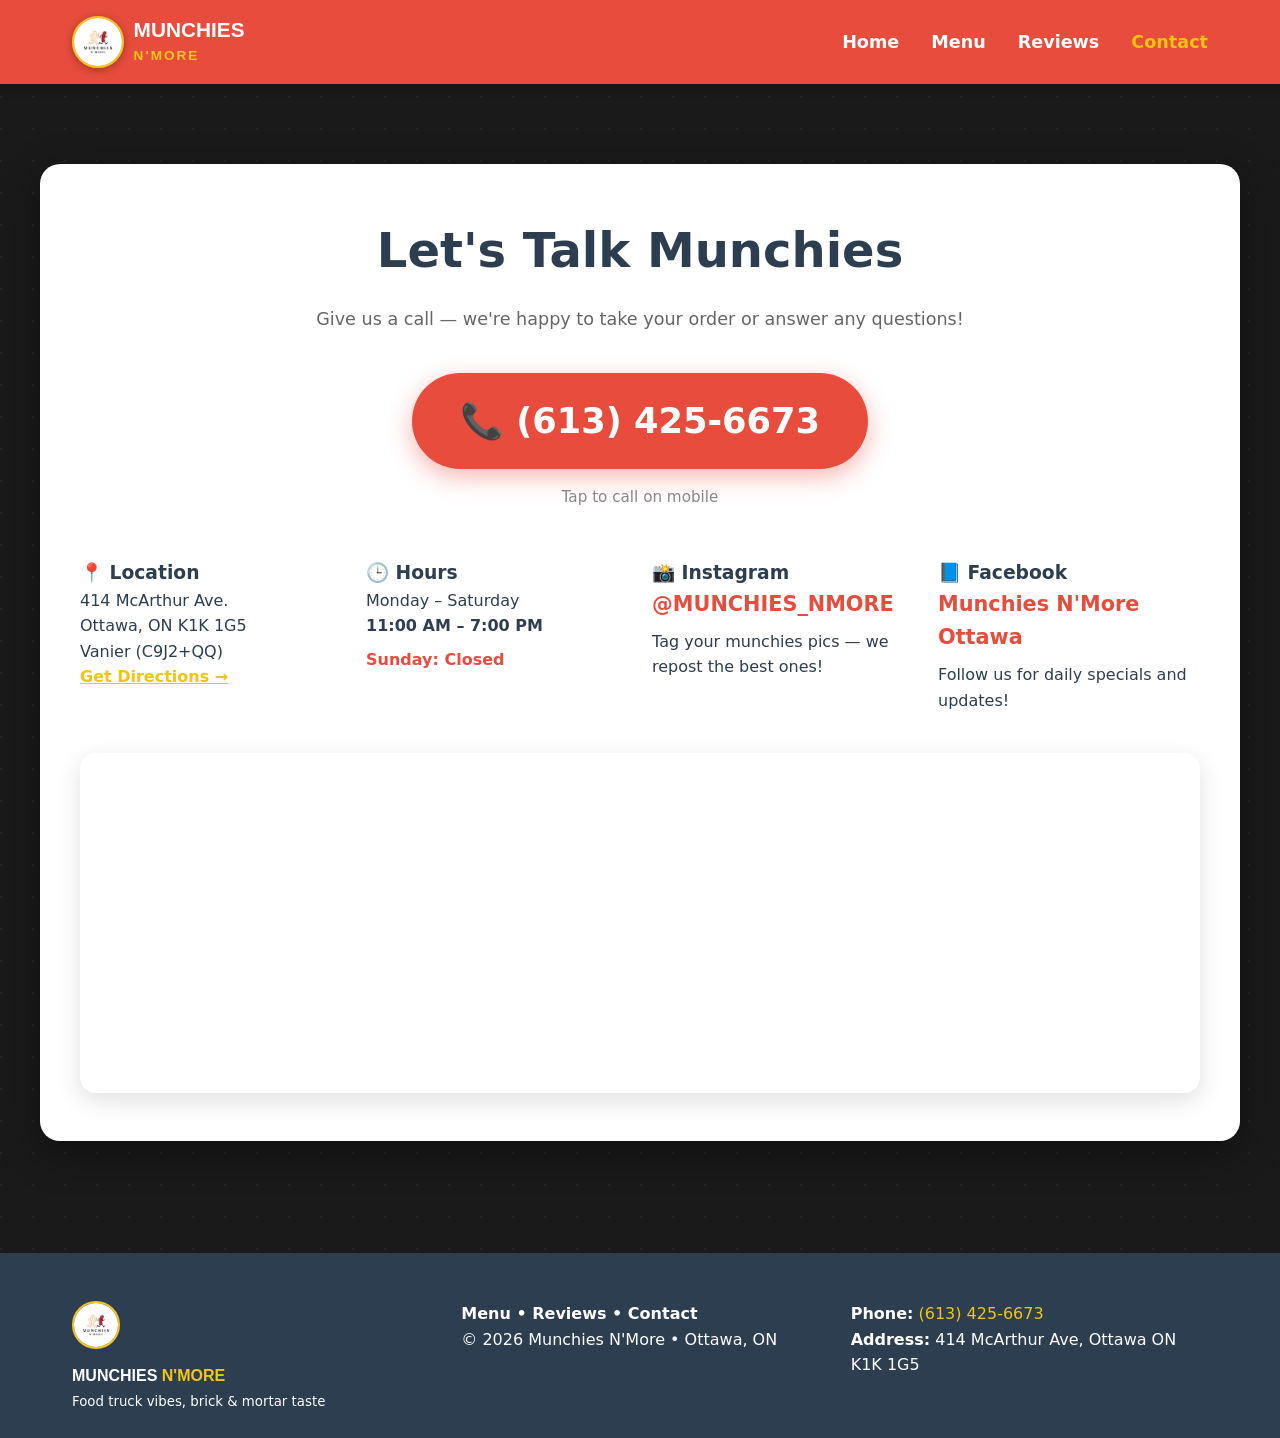
==== commit 76b742c9: "Fix HTML encoding issues in contact.html" ====
--- a/contact.html
+++ b/contact.html
@@ -20,7 +20,7 @@
         <div class="nav-container">
             <div class="logo">
                 <a href="index.html" style="text-decoration:none; display:flex; align-items:center; gap:0.6rem;">
-                <img src="https://scontent-yyz1-1.xx.fbcdn.net/v/t39.30808-6/224607607_108662754843283_6356012356001936074_n.jpg?_nc_cat=107&ccb=1-7&_nc_sid=1d70fc&_nc_ohc=utRl8--XpD4Q7kNvwF0H474&_nc_oc=Adrr51OPSTjb4a1eCCOS1hjnYd8Ft-JaPYgh7UfqGRvW7ALfFsPYzkct6wA8mWlSCJM&_nc_zt=23&_nc_ht=scontent-yyz1-1.xx&_nc_gid=I9XsU6w-t4xVCJtu1SG1Ow&_nc_ss=7b2a8&oh=00_Af27Eh2ZL6cRy-Em3QiBVd-zZ75hFidklIJXATUf0zsYkg&oe=69F93029" alt="Munchies N'More Logo" style="height:52px; width:52px; border-radius:50%; object-fit:cover; border:2px solid #f5c518; box-shadow:0 2px 8px rgba(0,0,0,0.3);">
+                <img src="munchiesnmorepictures/Munchiesnmorelogo.jpg" alt="Munchies N'More Logo" style="height:52px; width:52px; border-radius:50%; object-fit:cover; border:2px solid #f5c518; box-shadow:0 2px 8px rgba(0,0,0,0.3);">
                 <span style="font-family: Arial Black, Arial, sans-serif; font-weight:900; font-size:1.3rem; color:white; line-height:1.1;">MUNCHIES<br><span style="color:#f5c518; font-size:0.85rem; letter-spacing:2px;">N'MORE</span></span>
             </a>
             </div>
@@ -107,7 +107,7 @@
         <div class="container">
             <div class="footer-grid">
                 <div class="footer-logo">
-                <img src="https://scontent-yyz1-1.xx.fbcdn.net/v/t39.30808-6/224607607_108662754843283_6356012356001936074_n.jpg?_nc_cat=107&ccb=1-7&_nc_sid=1d70fc&_nc_ohc=utRl8--XpD4Q7kNvwF0H474&_nc_oc=Adrr51OPSTjb4a1eCCOS1hjnYd8Ft-JaPYgh7UfqGRvW7ALfFsPYzkct6wA8mWlSCJM&_nc_zt=23&_nc_ht=scontent-yyz1-1.xx&_nc_gid=I9XsU6w-t4xVCJtu1SG1Ow&_nc_ss=7b2a8&oh=00_Af27Eh2ZL6cRy-Em3QiBVd-zZ75hFidklIJXATUf0zsYkg&oe=69F93029" alt="Munchies N'More Logo" style="height:48px; width:48px; border-radius:50%; object-fit:cover; border:2px solid #f5c518; margin-bottom:6px;">
+                <img src="munchiesnmorepictures/Munchiesnmorelogo.jpg" alt="Munchies N'More Logo" style="height:48px; width:48px; border-radius:50%; object-fit:cover; border:2px solid #f5c518; margin-bottom:6px;">
                 <span style="font-family: Arial Black, Arial, sans-serif; font-weight:900; font-size:1rem; color:white; display:block;">MUNCHIES <span style="color:#f5c518;">N'MORE</span></span>
                 <p><small>Food truck vibes, brick &amp; mortar taste</small></p>
             </div>
@@ -129,4 +129,4 @@
         });
     </script>
 </body>
-</html>+</html>
--- a/style.css
+++ b/style.css
@@ -89,7 +89,7 @@
 
 /* HERO */
 .hero {
-    background: linear-gradient(rgba(0,0,0,0.55), rgba(0,0,0,0.55)), url('munchiesnmorepictures/foodtruck.jpg') center center/cover no-repeat;
+    background: linear-gradient(rgba(0,0,0,0.55), rgba(0,0,0,0.55)), url('munchiesnmorepictures/foodtruck.jpg') center center/contain no-repeat;
     background-color: #1a1a1a;
     height: 85vh;
     min-height: 600px;
@@ -271,6 +271,8 @@
     box-shadow: 0 8px 25px rgba(0,0,0,0.25);
     text-align: center;
     transition: transform 0.3s;
+    display: flex;
+    flex-direction: column;
 }
 
 .food-card:hover {
@@ -279,13 +281,14 @@
 
 .card-image {
     width: 100%;
-    height: 180px;
+    height: 200px;
     overflow: hidden;
     background: #fffaf0;
     display: flex;
     align-items: center;
     justify-content: center;
     font-size: 4.5rem;
+    flex-shrink: 0;
 }
 
 .card-image img {
